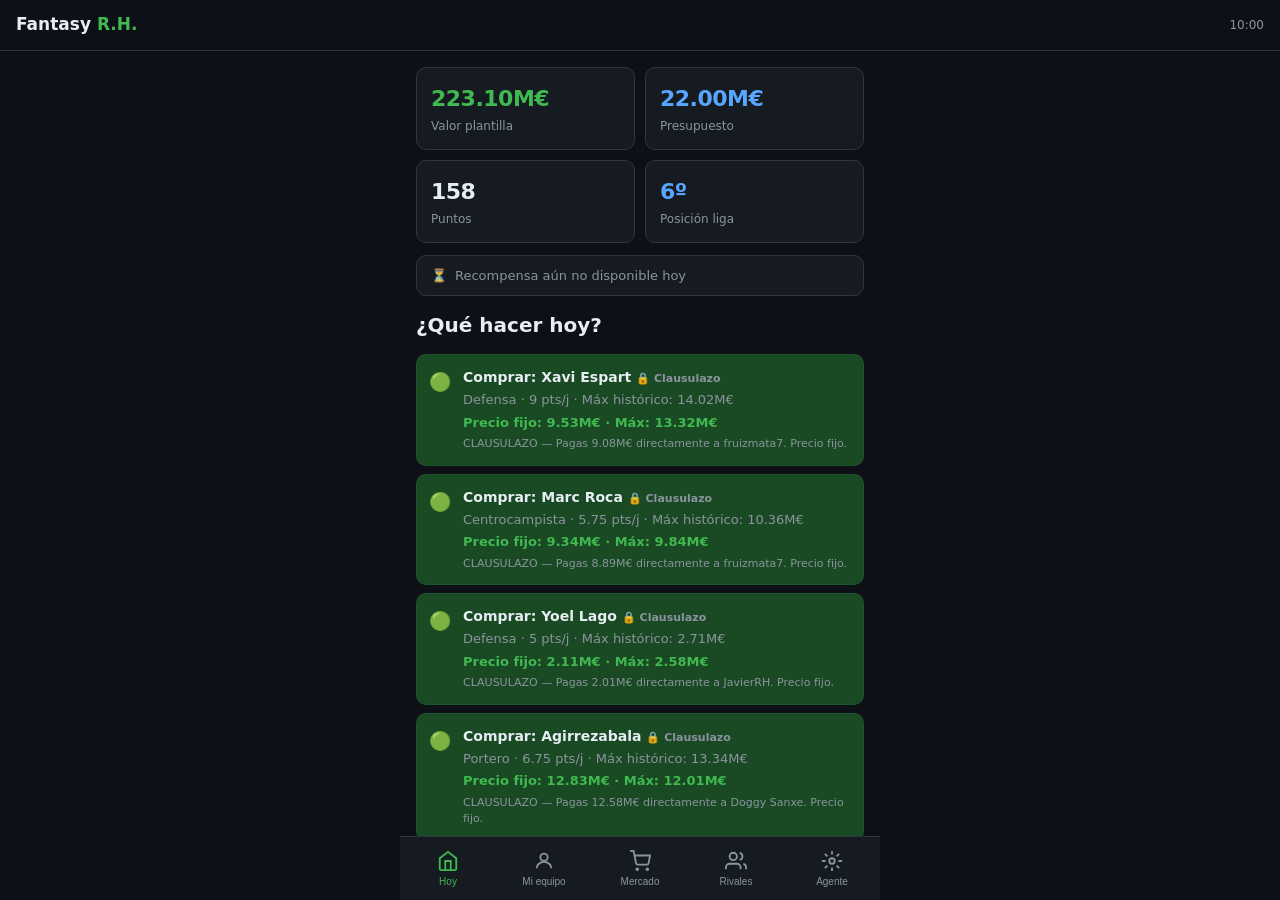
==== index.html @ f13ddac7 "Deploy - $(date '+%d/%m %H:%M') 6728e0a4b35918fa4fbcde764c04f1a50d3a5e95" ====
<!DOCTYPE html>
<html lang="es">
<head>
<meta charset="UTF-8">
<meta name="viewport" content="width=device-width, initial-scale=1.0, maximum-scale=1.0">
<meta name="apple-mobile-web-app-capable" content="yes">
<meta name="theme-color" content="#0d1117">
<title>Fantasy R.H.</title>
<style>
  :root {
    --bg: #0d1117; --surface: #161b22; --surface2: #1c2128; --border: #30363d;
    --text: #e6edf3; --muted: #8b949e;
    --green: #3fb950; --green-dim: #1a4a24;
    --red: #f85149; --red-dim: #4a1a1a;
    --amber: #d29922; --amber-dim: #3d2a00;
    --blue: #58a6ff; --blue-dim: #1a2d4a;
    --purple: #bc8cff; --purple-dim: #2d1a4a;
    --radius: 10px; --nav-h: 64px;
  }
  * { box-sizing: border-box; margin: 0; padding: 0; }
  html, body { height: 100%; background: var(--bg); color: var(--text); font-family: -apple-system, BlinkMacSystemFont, system-ui, sans-serif; font-size: 15px; line-height: 1.5; }
  body { display: flex; flex-direction: column; }
  header { position: sticky; top: 0; z-index: 100; background: var(--bg); border-bottom: 1px solid var(--border); padding: 12px 16px; display: flex; align-items: center; justify-content: space-between; }
  .logo { font-size: 17px; font-weight: 600; }
  .logo span { color: var(--green); }
  .updated { font-size: 12px; color: var(--muted); }
  main { flex: 1; overflow-y: auto; padding: 0 0 calc(var(--nav-h) + 16px); }
  nav { position: fixed; bottom: 0; left: 0; right: 0; height: var(--nav-h); background: var(--surface); border-top: 1px solid var(--border); display: flex; align-items: center; z-index: 100; }
  nav button { flex: 1; background: none; border: none; color: var(--muted); font-size: 10px; padding: 8px 4px; cursor: pointer; display: flex; flex-direction: column; align-items: center; gap: 4px; transition: color .15s; }
  nav button.active { color: var(--green); }
  nav button svg { width: 22px; height: 22px; }
  .section { display: none; padding: 16px; }
  .section.active { display: block; }
  .card { background: var(--surface); border: 1px solid var(--border); border-radius: var(--radius); padding: 14px 16px; margin-bottom: 12px; }
  .card-title { font-size: 13px; color: var(--muted); margin-bottom: 8px; }
  .summary-grid { display: grid; grid-template-columns: 1fr 1fr; gap: 10px; margin-bottom: 12px; }
  .stat-box { background: var(--surface); border: 1px solid var(--border); border-radius: var(--radius); padding: 14px; }
  .stat-value { font-size: 22px; font-weight: 700; letter-spacing: -0.5px; }
  .stat-label { font-size: 12px; color: var(--muted); margin-top: 2px; }
  .section-title { font-size: 18px; font-weight: 700; margin-bottom: 14px; }
  .today-header { font-size: 20px; font-weight: 700; margin-bottom: 14px; }
  .action-item { display: flex; align-items: flex-start; gap: 12px; padding: 12px; border-radius: var(--radius); margin-bottom: 8px; }
  .action-item.buy { background: var(--green-dim); border: 1px solid #2ea04326; }
  .action-item.sell { background: var(--red-dim); border: 1px solid #f8514926; }
  .action-item.warn { background: var(--amber-dim); border: 1px solid #d2992226; }
  .action-item.info { background: var(--blue-dim); border: 1px solid #58a6ff26; }
  .action-icon { font-size: 18px; flex-shrink: 0; margin-top: 1px; }
  .action-body { flex: 1; min-width: 0; }
  .action-title { font-weight: 600; font-size: 14px; }
  .action-detail { font-size: 13px; color: var(--muted); margin-top: 2px; }
  .action-price { font-size: 13px; color: var(--green); font-weight: 600; margin-top: 3px; }
  .player-row { display: flex; align-items: center; gap: 12px; padding: 11px 0; border-bottom: 1px solid var(--border); }
  .player-row:last-child { border-bottom: none; }
  .player-img-placeholder { width: 40px; height: 40px; border-radius: 50%; background: var(--surface2); display: flex; align-items: center; justify-content: center; font-size: 16px; flex-shrink: 0; }
  .player-info { flex: 1; min-width: 0; }
  .player-name { font-weight: 600; font-size: 14px; white-space: nowrap; overflow: hidden; text-overflow: ellipsis; }
  .player-meta { font-size: 12px; color: var(--muted); margin-top: 1px; }
  .player-right { text-align: right; flex-shrink: 0; }
  .player-value { font-size: 14px; font-weight: 600; }
  .player-pts { font-size: 12px; color: var(--muted); }
  .score-badge { display: inline-block; font-size: 12px; font-weight: 700; padding: 2px 8px; border-radius: 20px; margin-left: 4px; }
  .score-high { background: var(--green-dim); color: var(--green); }
  .score-mid { background: var(--amber-dim); color: var(--amber); }
  .score-low { background: var(--red-dim); color: var(--red); }
  .risk { display: inline-block; font-size: 11px; font-weight: 700; padding: 2px 7px; border-radius: 4px; }
  .risk-BAJO { background: var(--green-dim); color: var(--green); }
  .risk-MEDIO { background: var(--amber-dim); color: var(--amber); }
  .risk-ALTO { background: var(--red-dim); color: var(--red); }
  .risk-CRÍTICO { background: #5a0000; color: #ff6b6b; }
  /* Tipo de mercado */
  .type-badge { display: inline-block; font-size: 10px; font-weight: 700; padding: 2px 6px; border-radius: 4px; margin-left: 4px; vertical-align: middle; }
  .type-subasta { background: var(--blue-dim); color: var(--blue); }
  .type-clausulazo { background: var(--purple-dim); color: var(--purple); }
  /* Tendencia */
  .trend-up { color: var(--green); }
  .trend-down { color: var(--red); }
  .trend-stable { color: var(--muted); }
  .potential-ALTO { color: var(--green); font-weight: 700; }
  .potential-MEDIO { color: var(--amber); font-weight: 600; }
  .potential-BAJO { color: var(--muted); }
  /* Tabs dentro de sección */
  .tab-bar { display: flex; gap: 8px; margin-bottom: 14px; }
  .tab-btn { flex: 1; padding: 8px; background: var(--surface); border: 1px solid var(--border); border-radius: 8px; color: var(--muted); font-size: 13px; font-weight: 600; cursor: pointer; text-align: center; }
  .tab-btn.active { background: var(--green-dim); border-color: var(--green); color: var(--green); }
  .reasons { list-style: none; margin-top: 8px; }
  .reasons li { font-size: 12px; color: var(--muted); padding: 2px 0 2px 14px; position: relative; }
  .reasons li::before { content: "·"; position: absolute; left: 4px; }
  .loading { text-align: center; padding: 60px 20px; color: var(--muted); }
  .error-box { background: var(--red-dim); border: 1px solid #f8514926; border-radius: var(--radius); padding: 14px; font-size: 13px; }
  .rival-row { display: flex; align-items: center; justify-content: space-between; padding: 10px 0; border-bottom: 1px solid var(--border); }
  .rival-row:last-child { border-bottom: none; }
  .rival-pos { width: 24px; font-size: 13px; color: var(--muted); font-weight: 600; }
  .rival-name { flex: 1; font-weight: 600; font-size: 14px; }
  .rival-stats { text-align: right; font-size: 13px; }

  /* Estado jugador */
  .status-pill { display:inline-block; font-size:10px; font-weight:700; padding:1px 6px; border-radius:10px; margin-left:4px; vertical-align:middle; }
  .status-ok { background:var(--green-dim); color:var(--green); }
  .status-injured { background:var(--red-dim); color:var(--red); }
  .status-doubtful { background:var(--amber-dim); color:var(--amber); }
  .status-out_of_league { background:var(--surface2); color:var(--muted); }
  /* Carrusel alineaciones */
  .lineup-carousel { display:flex; overflow-x:auto; gap:12px; padding-bottom:8px; scroll-snap-type:x mandatory; -webkit-overflow-scrolling:touch; }
  .lineup-carousel::-webkit-scrollbar { display:none; }
  .lineup-card { min-width:85%; scroll-snap-align:start; background:var(--surface); border:1px solid var(--border); border-radius:var(--radius); padding:14px; flex-shrink:0; }
  .lineup-card.has-alert { border-color:var(--amber); }
  @media (min-width: 480px) { main { max-width: 480px; margin: 0 auto; } nav { max-width: 480px; left: 50%; transform: translateX(-50%); } }
</style>
</head>
<body>
<header>
  <div class="logo">Fantasy <span>R.H.</span></div>
  <div class="updated" id="last-updated">Cargando...</div>
</header>
<main>
  <!-- HOY -->
  <div class="section active" id="sec-hoy">
    <div class="summary-grid" id="summary-grid"></div>
    <div id="reward-status" style="margin-bottom:10px"></div>
    <div style="padding:4px 0 8px">
      <div class="today-header">¿Qué hacer hoy?</div>
      <div id="gk-alert"></div>
      <div id="today-actions"><div class="loading">Cargando...</div></div>
    </div>
  </div>
  <!-- MI EQUIPO -->
  <div class="section" id="sec-equipo">
    <div class="section-title">Mi equipo</div>
    <div id="team-list"><div class="loading">Cargando...</div></div>
  </div>
  <!-- MERCADO -->
  <div class="section" id="sec-mercado">
    <div class="section-title">Mercado</div>
    <div class="tab-bar">
      <div class="tab-btn active" onclick="switchMarketTab('subastas',this)">🏷️ Mercado</div>
      <div class="tab-btn" onclick="switchMarketTab('clausulazos',this)">🔒 Rivales</div>
    </div>
    <div id="market-subastas"></div>
    <div id="market-clausulazos" style="display:none"></div>
  </div>
  <!-- RIVALES -->
  <div class="section" id="sec-rivales">
    <div class="section-title">Rivales</div>
    <div id="rivals-list"><div class="loading">Cargando...</div></div>
  </div>
  <!-- AGENTE -->
  <div class="section" id="sec-agente">
    <div class="section-title">Agente <span style="font-size:12px;color:var(--amber);font-weight:normal">modo DRY RUN — solo recomendaciones</span></div>

    <div id="agente-content"><div class="loading">Cargando decisiones...</div></div>
  </div>

  <!-- AGENTE -->
  <div class="section" id="sec-agente">
    <div class="section-title">Agente <span style="font-size:12px;color:var(--amber);font-weight:normal">modo DRY RUN — solo recomendaciones</span></div>

    <div id="agente-content"><div class="loading">Cargando decisiones...</div></div>
  </div>

  <!-- OPORTUNIDADES -->
  <div class="section" id="sec-opor">
    <div class="section-title">Mejores oportunidades</div>
    <div id="opor-list"><div class="loading">Cargando...</div></div>
  </div>
</main>
<nav>
  <button class="active" onclick="showTab('hoy',this)">
    <svg viewBox="0 0 24 24" fill="none" stroke="currentColor" stroke-width="2"><path d="M3 9l9-7 9 7v11a2 2 0 01-2 2H5a2 2 0 01-2-2z"/><polyline points="9 22 9 12 15 12 15 22"/></svg>Hoy
  </button>
  <button onclick="showTab('equipo',this)">
    <svg viewBox="0 0 24 24" fill="none" stroke="currentColor" stroke-width="2"><circle cx="12" cy="8" r="4"/><path d="M4 20c0-4 3.6-7 8-7s8 3 8 7"/></svg>Mi equipo
  </button>
  <button onclick="showTab('mercado',this)">
    <svg viewBox="0 0 24 24" fill="none" stroke="currentColor" stroke-width="2"><circle cx="9" cy="21" r="1"/><circle cx="20" cy="21" r="1"/><path d="M1 1h4l2.68 13.39a2 2 0 001.99 1.61h9.72a2 2 0 001.99-1.61L23 6H6"/></svg>Mercado
  </button>
  <button onclick="showTab('rivales',this)">
    <svg viewBox="0 0 24 24" fill="none" stroke="currentColor" stroke-width="2"><path d="M17 21v-2a4 4 0 00-4-4H5a4 4 0 00-4 4v2"/><circle cx="9" cy="7" r="4"/><path d="M23 21v-2a4 4 0 00-3-3.87M16 3.13a4 4 0 010 7.75"/></svg>Rivales
  </button>

  <button onclick="showTab('agente',this)">
    <svg viewBox="0 0 24 24" fill="none" stroke="currentColor" stroke-width="2"><circle cx="12" cy="12" r="3"/><path d="M12 1v4M12 19v4M4.22 4.22l2.83 2.83M16.95 16.95l2.83 2.83M1 12h4M19 12h4M4.22 19.78l2.83-2.83M16.95 7.05l2.83-2.83"/></svg>Agente
  </button>
</nav>
<script>
const DATA = {};

function showTab(tab, btn) {
  document.querySelectorAll('.section').forEach(s => s.classList.remove('active'));
  document.querySelectorAll('nav button').forEach(b => b.classList.remove('active'));
  document.getElementById('sec-' + tab).classList.add('active');
  btn.classList.add('active');
}

function switchMarketTab(tab, btn) {
  document.querySelectorAll('.tab-btn').forEach(b => b.classList.remove('active'));
  btn.classList.add('active');
  document.getElementById('market-subastas').style.display = tab === 'subastas' ? 'block' : 'none';
  document.getElementById('market-clausulazos').style.display = tab === 'clausulazos' ? 'block' : 'none';
}

async function loadJSON(file) {
  try {
    const r = await fetch('data/' + file + '?t=' + Date.now());
    if (!r.ok) throw new Error(r.status);
    return await r.json();
  } catch(e) { return null; }
}

function fmt(n) {
  if (!n) return 'N/D';
  if (n >= 1000000) return (n/1000000).toFixed(2) + 'M€';
  return n + '€';
}

function scoreClass(s) { return s >= 65 ? 'score-high' : s >= 40 ? 'score-mid' : 'score-low'; }
function statusIcon(s) { return s === 'injured' ? ' 🤕' : s === 'doubtful' ? ' ❓' : s === 'out_of_league' ? ' ⛔' : ''; }
function statusPill(s) {
  if (!s || s === 'ok') return '';
  const labels = {injured:'LESIONADO', doubtful:'DUDOSO', out_of_league:'BAJA'};
  return `<span class="status-pill status-${s}">${labels[s]||s.toUpperCase()}</span>`;
}
function posIcon(pid) { return ['','🧤','🛡️','⚙️','⚽'][pid] || '👤'; }

function trendHTML(trend) {
  if (!trend) return '';
  const arrow = trend.recent_trend === 'subiendo' ? '↑' : trend.recent_trend === 'bajando' ? '↓' : '→';
  const cls = trend.recent_trend === 'subiendo' ? 'trend-up' : trend.recent_trend === 'bajando' ? 'trend-down' : 'trend-stable';
  const recovery = trend.recovery_potential > 0 ? ` · <span class="potential-${trend.potential_label}">↑${trend.recovery_potential.toFixed(0)}% hasta máx temporada (${trend.max_value_fmt})</span>` : '';
  return `<span class="${cls}">${arrow} ${trend.trend_pct > 0 ? '+' : ''}${trend.trend_pct}% reciente</span>${recovery}`;
}

function typeBadge(type) {
  if (type === 'clausulazo') return '<span class="type-badge type-clausulazo">🔒 Clausulazo</span>';
  return '<span class="type-badge type-subasta">🏷️ Subasta</span>';
}

function renderSummary(report, team) {
  const g = document.getElementById('summary-grid');
  const s = report?.summary || {};
  g.innerHTML = `
    <div class="stat-box"><div class="stat-value" style="color:var(--green)">${s.team_value_fmt || fmt(team?.team_value) || 'N/D'}</div><div class="stat-label">Valor plantilla</div></div>
    <div class="stat-box"><div class="stat-value" style="color:var(--blue)">${s.budget_fmt || 'N/D'}</div><div class="stat-label">Presupuesto</div></div>
    <div class="stat-box"><div class="stat-value">${s.points || team?.team_points || 0}</div><div class="stat-label">Puntos</div></div>
    <div class="stat-box"><div class="stat-value" style="color:var(--blue)">${s.my_position ? s.my_position + 'º' : '?'}</div><div class="stat-label">Posición liga</div></div>`;
}

function renderTodayActions(report) {
  const el = document.getElementById('today-actions');
  const gkEl = document.getElementById('gk-alert');
  let html = '';

  if (report?.summary?.goalkeeper_risk === 'CRÍTICO' || report?.summary?.goalkeeper_risk === 'ALTO') {
    gkEl.innerHTML = `<div class="action-item warn" style="margin-bottom:8px"><div class="action-icon">🧤</div><div class="action-body"><div class="action-title">Atención porteros</div><div class="action-detail">${report.summary.goalkeeper_recommendation}</div></div></div>`;
  }

  (report?.top_buys || []).filter(b => b.position_id !== 5).forEach(b => {
    const typeLabel = b.market_type === 'clausulazo' ? '🔒 Clausulazo' : '🏷️ Subasta';
    const trendTxt = b.trend ? ` · Máx histórico: ${b.trend.max_value_fmt}` : '';
    html += `<div class="action-item buy"><div class="action-icon">🟢</div><div class="action-body">
      <div class="action-title">Comprar: ${b.nickname} <span style="font-size:11px;color:var(--muted)">${typeLabel}</span></div>
      <div class="action-detail">${b.position} · ${b.average_points} pts/j${statusIcon(b.status)}${trendTxt}</div>
      <div class="action-price">${b.market_type === 'clausulazo' ? 'Precio fijo: ' : 'Puja recom: '}${b.recommended_bid_fmt} · Máx: ${b.max_bid_fmt}</div>
      <div class="action-detail" style="margin-top:4px;font-size:11px">${b.strategy_note}</div>
    </div></div>`;
  });

  (report?.sell_recommendations || []).forEach(s => {
    html += `<div class="action-item sell"><div class="action-icon">🔴</div><div class="action-body">
      <div class="action-title">Vender: ${s.nickname}</div>
      <div class="action-detail">${s.position} · ${s.reasons[0] || ''}</div>
    </div></div>`;
  });

  (report?.clause_risks || []).filter(c => c.risk_level === 'ALTO' || c.risk_level === 'CRÍTICO').forEach(c => {
    html += `<div class="action-item warn"><div class="action-icon">🚨</div><div class="action-body">
      <div class="action-title">Riesgo clausulazo: ${c.nickname} <span class="risk risk-${c.risk_level}">${c.risk_level}</span></div>
      <div class="action-detail">${c.recommendation}</div>
    </div></div>`;
  });

  if (!html) html = `<div class="action-item info"><div class="action-icon">✅</div><div class="action-body"><div class="action-title">Sin acciones urgentes</div><div class="action-detail">Revisa el mercado para nuevas oportunidades</div></div></div>`;
  el.innerHTML = html;
}

function renderTeam(team) {
  const el = document.getElementById('team-list');
  if (!team?.players?.length) { el.innerHTML = '<div class="error-box">Sin datos de plantilla.</div>'; return; }
  const posMap = {1:'Portero', 2:'Defensa', 3:'Centrocampista', 4:'Delantero'};
  const posIds = [1, 2, 3, 4];
  let html = '';
  posIds.forEach(pid => {
    const players = team.players.filter(p =>
      p.position_id === pid || p.position === posMap[pid]
    );
    if (!players.length) return;
    html += `<div class="card"><div class="card-title">${posMap[pid]}s</div>`;
    players.forEach(p => {
      const t = p.trend;
      html += `<div class="player-row">
        <div class="player-img-placeholder">${posIcon(p.position_id)}</div>
        <div class="player-info">
          <div class="player-name">${p.nickname} ${statusPill(p.status)}</div>
          <div class="player-meta">Cláusula: ${p.buyout_clause_fmt || p.buyout_clause_fmt || '—'}</div>
          ${t ? `<div class="player-meta">${trendHTML(t)}</div>` : ''}
        </div>
        <div class="player-right">
          <div class="player-value">${p.market_value_fmt || '—'}</div>
          <div class="player-pts">${p.week_points ?? 0} / ${p.average_points} pts</div>
        </div>
      </div>`;
    });
    html += '</div>';
  });
  if (!html) el.innerHTML = '<div class="error-box">Sin datos de plantilla.</div>';
  else el.innerHTML = html;
}

function renderMarketList(players, containerId, type) {
  const el = document.getElementById(containerId);
  // Filtrar entrenadores (position_id 5)
  const filtered = (players || []).filter(p => p.position_id !== 5);
  if (!filtered.length) {
    el.innerHTML = `<div class="card"><div style="color:var(--muted);text-align:center;padding:20px">Sin ${type} en este momento</div></div>`;
    return;
  }
  let html = `<div class="card"><div class="card-title">${filtered.length} jugadores</div>`;
  filtered.forEach(p => {
    const sc = p.score || 0;
    const t = p.trend;
    const isClause = p.market_type === 'clausulazo';
    const maxSeason = t?.max_value_fmt || '—';
    const compraLabel = isClause ? '🔒 Precio clausulazo' : '🏷️ Precio mercado';
    const compraValue = p.sale_price_fmt;
    const recLabel = isClause ? 'Precio fijo' : 'Puja recomendada';
    const recValue = isClause ? p.sale_price_fmt : p.recommended_bid_fmt;

    html += `<div class="player-row" style="align-items:flex-start;padding:14px 0">
      <div class="player-img-placeholder" style="margin-top:2px">${posIcon(p.position_id)}</div>
      <div class="player-info">
        <div class="player-name">${p.nickname} ${statusPill(p.status)}<span class="score-badge ${scoreClass(sc)}">${sc}</span></div>
        <div class="player-meta">${p.position}${p.seller ? ' · ' + p.seller : ''}</div>
        ${t ? `<div class="player-meta" style="margin-top:4px">${trendHTML(t)}</div>` : ''}
        <div style="display:grid;grid-template-columns:1fr 1fr 1fr;gap:6px;margin-top:8px">
          <div style="background:var(--surface2);border-radius:6px;padding:6px 8px">
            <div style="font-size:10px;color:var(--muted)">Máx temporada</div>
            <div style="font-size:13px;font-weight:700;color:var(--amber)">${maxSeason}</div>
          </div>
          <div style="background:var(--surface2);border-radius:6px;padding:6px 8px">
            <div style="font-size:10px;color:var(--muted)">${compraLabel}</div>
            <div style="font-size:13px;font-weight:700">${compraValue}</div>
          </div>
          <div style="background:var(--surface2);border-radius:6px;padding:6px 8px">
            <div style="font-size:10px;color:var(--muted)">${recLabel}</div>
            <div style="font-size:13px;font-weight:700;color:var(--green)">${recValue}</div>
          </div>
        </div>
      </div>
    </div>`;
  });
  html += '</div>';
  el.innerHTML = html;
}

function renderRivals(rivals) {
  const el = document.getElementById('rivals-list');
  if (!rivals?.rivals?.length) { el.innerHTML = '<div class="error-box">Sin datos de rivales.</div>'; return; }
  let html = '<div class="card">';
  rivals.rivals.forEach((r, i) => {
    html += `<div class="rival-row">
      <div class="rival-pos">${i+1}</div>
      <div class="rival-name">${r.manager}</div>
      <div class="rival-stats"><div style="font-weight:700">${r.points} pts</div><div style="font-size:12px;color:var(--muted)">${r.team_value_fmt}</div></div>
    </div>`;
  });
  html += '</div>';
  el.innerHTML = html;
}

function renderOpportunities(market) {
  const el = document.getElementById('opor-list');
  const all = (market?.players || []).filter(p => p.score >= 55 && p.position_id !== 5);
  if (!all.length) { el.innerHTML = '<div class="card"><div style="color:var(--muted);text-align:center;padding:20px">Sin oportunidades destacadas</div></div>'; return; }
  let html = '';
  all.slice(0, 8).forEach(p => {
    const sc = p.score || 0;
    const t = p.trend;
    html += `<div class="card">
      <div style="display:flex;justify-content:space-between;align-items:flex-start;margin-bottom:8px">
        <div>
          <span style="font-weight:700;font-size:15px">${p.name}</span>
          <span class="score-badge ${scoreClass(sc)}">${sc}</span>
          ${typeBadge(p.market_type)}
        </div>
        <div style="font-size:12px;color:var(--muted)">${p.position}</div>
      </div>
      ${t ? `<div style="font-size:12px;margin-bottom:8px">${trendHTML(t)}</div>` : ''}
      <div style="display:grid;grid-template-columns:1fr 1fr;gap:8px;margin-bottom:10px">
        <div><div style="font-size:11px;color:var(--muted)">Precio venta</div><div style="font-weight:600">${p.sale_price_fmt}</div></div>
        <div><div style="font-size:11px;color:var(--muted)">Valor mercado</div><div style="font-weight:600;color:var(--green)">${p.market_value_fmt}</div></div>
        <div><div style="font-size:11px;color:var(--muted)">${p.market_type === 'clausulazo' ? 'Precio fijo' : 'Puja recomendada'}</div><div style="font-weight:600;color:var(--blue)">${p.recommended_bid_fmt}</div></div>
        <div><div style="font-size:11px;color:var(--muted)">Puja máxima</div><div style="font-weight:600">${p.max_bid_fmt}</div></div>
      </div>
      <div style="font-size:11px;color:var(--amber);margin-bottom:6px">${p.strategy_note}</div>
      <ul class="reasons">${(p.reasons||[]).map(r=>'<li>'+r+'</li>').join('')}</ul>
    </div>`;
  });
  el.innerHTML = html;
}

async function init() {
  const [team, market, report, rivals, decisions, reward] = await Promise.all([
    loadJSON('team.json'), loadJSON('market.json'),
    loadJSON('report.json'), loadJSON('rivals.json'),
    loadJSON('decisions.json'), loadJSON('reward.json')
  ]);

  const ts = report?.generated_at || team?.updated_at || '';
  if (ts) {
    const d = new Date(ts);
    document.getElementById('last-updated').textContent = d.toLocaleTimeString('es',{hour:'2-digit',minute:'2-digit'});
  }

  renderReward(reward);
  renderSummary(report, team);
  renderTodayActions(report);
  renderTeam(team);
  renderMarketList(market?.subastas, 'market-subastas', 'jugadores en el mercado');
  renderMarketList(market?.clausulazos, 'market-clausulazos', 'jugadores de rivales');
  renderRivals(rivals);
  renderAgente(decisions);
}



function playerLineupRow(icon, pos, p) {
  if (!p) return '';
  const pill = statusPill(p.status);
  const color = p.is_available === false ? 'color:var(--amber)' : '';
  return `<div style="font-size:12px;${color}"><span style="color:var(--muted);width:80px;display:inline-block">${icon} ${pos}</span> ${p.name}${pill} <span style="color:var(--muted)">(${p.avg_pts} pts/j)</span></div>`;
}

function actionIcon(action) {
  return {sell:'🔴', bid:'🟢', offer:'🔒', lineup:'📋', hold:'⏸️'}[action] || '❓';
}
function actionLabel(action) {
  return {sell:'VENDER', bid:'PUJAR', offer:'CLAUSULAZO', lineup:'ALINEACIÓN', hold:'ESPERAR'}[action] || action.toUpperCase();
}
function actionColor(action) {
  return {sell:'var(--red)', bid:'var(--green)', offer:'var(--purple)', lineup:'var(--blue)', hold:'var(--muted)'}[action] || 'var(--text)';
}

function renderAgente(decisions) {
  const el = document.getElementById('agente-content');
  if (!decisions) { el.innerHTML = '<div class="error-box">Sin datos del agente. Ejecuta el workflow de informe.</div>'; return; }

  let html = '';

  // Avisos
  if (decisions.warnings?.length) {
    decisions.warnings.forEach(w => {
      html += `<div class="action-item warn" style="margin-bottom:8px">
        <div class="action-icon">⚠️</div>
        <div class="action-body"><div class="action-title">${w}</div></div>
      </div>`;
    });
  }

  // Top 3 alineaciones en carrusel
  const lineups = decisions.top_lineups?.length ? decisions.top_lineups : (decisions.best_lineup ? [decisions.best_lineup] : []);
  if (lineups.length) {
    const labels = ['🥇 Mejor 11', '🥈 2ª opción', '🥉 3ª opción'];
    html += `<div class="card-title" style="margin-bottom:8px">⚽ Alineaciones recomendadas</div>
    <div class="lineup-carousel">`;
    lineups.forEach((bl, idx) => {
      const hasAlert = bl.has_unavailable || bl.alerts?.length;
      html += `<div class="lineup-card ${hasAlert ? 'has-alert' : ''}">
        <div style="font-weight:700;margin-bottom:6px">${labels[idx]||'Opción '+(idx+1)} · ${bl.formation.join('-')} · <span style="color:var(--green)">${bl.total_avg_points} pts/j</span></div>
        ${(bl.alerts||[]).map(a=>`<div style="font-size:11px;color:var(--amber);margin-bottom:4px">⚠️ ${a}</div>`).join('')}
        <div style="display:grid;gap:5px;margin-top:6px">
          ${playerLineupRow('🧤','Portero', bl.goalkeeper)}
          ${(bl.defenders||[]).map(p=>playerLineupRow('🛡️','Defensa',p)).join('')}
          ${(bl.midfielders||[]).map(p=>playerLineupRow('⚙️','Medio',p)).join('')}
          ${(bl.strikers||[]).map(p=>playerLineupRow('⚽','Delantero',p)).join('')}
        </div>
        ${bl.bench?.length ? `<div style="margin-top:8px;padding-top:8px;border-top:1px solid var(--border);font-size:11px;color:var(--muted)">Suplentes: ${bl.bench.map(p=>p.name+(p.status&&p.status!=='ok'?' '+statusIcon(p.status):'')).join(', ')}</div>` : ''}
      </div>`;
    });
    html += `</div>`;
  }

  // Decisiones del agente
  if (!decisions.decisions?.length) {
    html += `<div class="card"><div style="color:var(--muted);text-align:center;padding:20px">Sin acciones recomendadas ahora mismo</div></div>`;
  } else {
    html += `<div class="card-title" style="margin-bottom:8px">📋 Acciones recomendadas (${decisions.decisions.length})</div>`;
    decisions.decisions.forEach((d, i) => {

      html += `<div class="card" style="border-left:3px solid ${actionColor(d.action)}">
        <div style="display:flex;justify-content:space-between;align-items:center;margin-bottom:6px">
          <div style="font-weight:700">${actionIcon(d.action)} ${actionLabel(d.action)}: ${d.player_name}</div>
          <span class="score-badge ${d.priority <= 3 ? 'score-high' : 'score-mid'}">P${d.priority}</span>
        </div>
        <div style="font-size:12px;color:var(--muted);margin-bottom:8px">${d.reason}</div>
        ${d.amount ? `<div style="font-size:13px;font-weight:600;color:${actionColor(d.action)};margin-bottom:10px">${d.action === 'sell' ? 'Precio sugerido' : 'Cantidad'}: ${d.amount_fmt}</div>` : ''}

      </div>`;
    });
  }

  // Bloqueadas
  if (decisions.blocked?.length) {
    html += `<div class="card-title" style="margin:12px 0 8px">🚫 Acciones bloqueadas por seguridad (${decisions.blocked.length})</div>`;
    decisions.blocked.forEach(b => {
      html += `<div class="card" style="border-left:3px solid var(--muted);opacity:0.7">
        <div style="font-weight:600;font-size:13px">⏸️ ${b.player}</div>
        <div style="font-size:12px;color:var(--muted);margin-top:4px">${b.reason}</div>
      </div>`;
    });
  }

  el.innerHTML = html;
}

function getExecutionInstructions(d) {
  if (d.action === 'sell') {
    return `1. Abre LaLiga Fantasy → Mi equipo<br>
            2. Pulsa sobre <strong>${d.player_name}</strong><br>
            3. Selecciona "Poner en venta"<br>
            4. Precio sugerido: <strong>${d.amount_fmt}</strong><br>
            5. Confirma la venta`;
  }
  if (d.action === 'bid') {
    return `1. Abre LaLiga Fantasy → Mercado<br>
            2. Busca <strong>${d.player_name}</strong><br>
            3. Pulsa "Pujar"<br>
            4. Introduce: <strong>${d.amount_fmt}</strong><br>
            5. Confirma la puja`;
  }
  if (d.action === 'offer') {
    return `1. Abre LaLiga Fantasy → Mercado → Rivales<br>
            2. Busca <strong>${d.player_name}</strong><br>
            3. Pulsa "Ejecutar clausulazo"<br>
            4. Precio fijo: <strong>${d.amount_fmt}</strong><br>
            5. Confirma la operación`;
  }
  if (d.action === 'lineup') {
    return `El ajuste de alineación se ejecuta automáticamente cada jueves a las 22:00.<br>
            También puedes ejecutarlo manualmente desde GitHub → Actions → "Ajuste alineación jueves"`;
  }
  return 'Consulta el dashboard para más detalles.';
}

function renderReward(reward) {
  const el = document.getElementById('reward-status');
  if (!el) return;

  if (!reward) {
    el.innerHTML = `<div style="display:flex;align-items:center;gap:8px;padding:10px 14px;background:var(--surface);border:1px solid var(--border);border-radius:var(--radius);font-size:13px">
      <span>🎁</span>
      <span style="color:var(--muted)">Recompensa diaria: sin datos</span>
    </div>`;
    return;
  }

  const status = reward.status;
  const today = new Date().toISOString().slice(0, 10);
  const claimedToday = reward.last_claimed_date === today;

  let icon, text, color, bg, border;

  if (status === 'not_available' || status === 'claimed') {
    const lastDate = reward.last_claimed_date || '';
    if (lastDate === today) {
      icon = '✅';
      text = 'Recompensa reclamada hoy';
      if (reward.reward_amount_fmt && reward.reward_amount > 0) text += ` · ${reward.reward_amount_fmt}`;
      color = 'var(--green)';
      bg = 'var(--green-dim)';
      border = '#2ea04326';
    } else {
      icon = '⏳';
      text = 'Recompensa aún no disponible hoy';
      color = 'var(--muted)';
      bg = 'var(--surface)';
      border = 'var(--border)';
    }
  } else if (status === 'check_failed' || status === 'claim_failed') {
    icon = '❌';
    text = 'Error al reclamar la recompensa — se reintentará a las 20:00';
    color = 'var(--red)';
    bg = 'var(--red-dim)';
    border = '#f8514926';
  } else {
    icon = '🎁';
    text = 'Recompensa diaria: estado desconocido';
    color = 'var(--muted)';
    bg = 'var(--surface)';
    border = 'var(--border)';
  }

  el.innerHTML = `<div style="display:flex;align-items:center;gap:8px;padding:10px 14px;background:${bg};border:1px solid ${border};border-radius:var(--radius);font-size:13px">
    <span>${icon}</span>
    <span style="color:${color};font-weight:500">${text}</span>
  </div>`;
}

init();
setInterval(init, 5 * 60 * 1000);
</script>
</body>
</html>
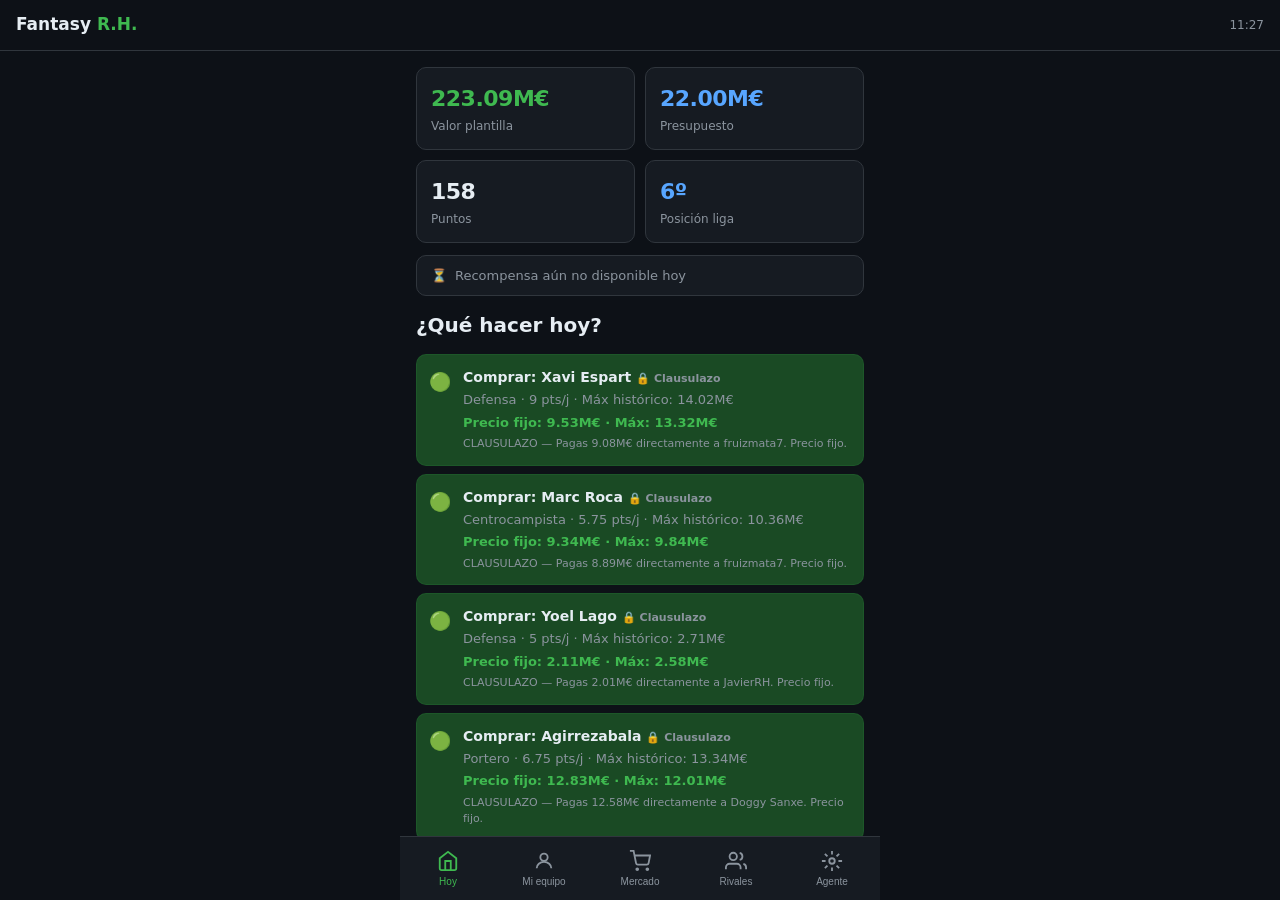
==== commit 5b74ab0a: "Deploy - $(date '+%d/%m %H:%M') 8cdc818f9cc28e0dfed0f86a8d93708491919c80" ====
--- a/index.html
+++ b/index.html
@@ -488,6 +488,19 @@
     html += `</div>`;
   }
 
+  // Necesidades de posición por lesionados
+  if (decisions.position_needs?.length) {
+    decisions.position_needs.forEach(need => {
+      html += `<div class="action-item ${need.urgency === 'URGENTE' ? 'warn' : 'info'}" style="margin-bottom:8px">
+        <div class="action-icon">${need.urgency === 'URGENTE' ? '🚨' : '⚠️'}</div>
+        <div class="action-body">
+          <div class="action-title">${need.urgency}: buscar ${need.position}</div>
+          <div class="action-detail">${need.message}</div>
+        </div>
+      </div>`;
+    });
+  }
+
   // Decisiones del agente
   if (!decisions.decisions?.length) {
     html += `<div class="card"><div style="color:var(--muted);text-align:center;padding:20px">Sin acciones recomendadas ahora mismo</div></div>`;
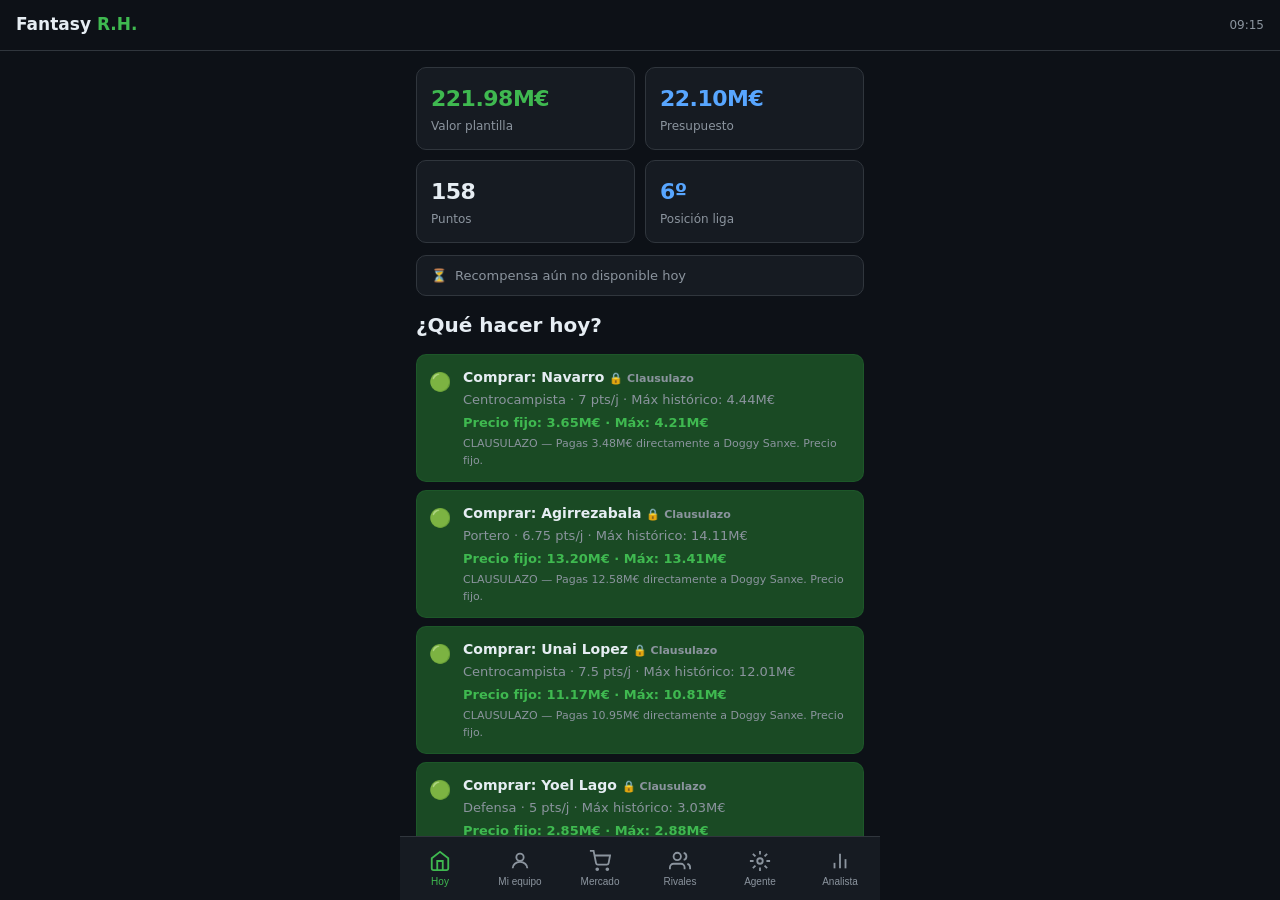
==== commit f2ab56d7: "Deploy - $(date '+%d/%m %H:%M') 42415d062b9a2a12829b101488b10a74b58325c0" ====
--- a/index.html
+++ b/index.html
@@ -162,6 +162,14 @@
     <div class="section-title">Mejores oportunidades</div>
     <div id="opor-list"><div class="loading">Cargando...</div></div>
   </div>
+  <!-- ANALISTA -->
+  <div class="section" id="sec-analista">
+    <div style="display:flex;justify-content:space-between;align-items:center;margin-bottom:14px">
+      <div class="section-title" style="margin-bottom:0">Analista</div>
+      <button onclick="downloadPDF()" style="background:var(--blue-dim);border:1px solid var(--blue);color:var(--blue);border-radius:6px;padding:6px 12px;font-size:12px;font-weight:600;cursor:pointer">📄 PDF</button>
+    </div>
+    <div id="analista-content"><div class="loading">Cargando análisis...</div></div>
+  </div>
 </main>
 <nav>
   <button class="active" onclick="showTab('hoy',this)">
@@ -179,6 +187,9 @@
 
   <button onclick="showTab('agente',this)">
     <svg viewBox="0 0 24 24" fill="none" stroke="currentColor" stroke-width="2"><circle cx="12" cy="12" r="3"/><path d="M12 1v4M12 19v4M4.22 4.22l2.83 2.83M16.95 16.95l2.83 2.83M1 12h4M19 12h4M4.22 19.78l2.83-2.83M16.95 7.05l2.83-2.83"/></svg>Agente
+  </button>
+  <button onclick="showTab('analista',this)">
+    <svg viewBox="0 0 24 24" fill="none" stroke="currentColor" stroke-width="2"><line x1="18" y1="20" x2="18" y2="10"/><line x1="12" y1="20" x2="12" y2="4"/><line x1="6" y1="20" x2="6" y2="14"/></svg>Analista
   </button>
 </nav>
 <script>
@@ -408,10 +419,11 @@
 }
 
 async function init() {
-  const [team, market, report, rivals, decisions, reward] = await Promise.all([
+  const [team, market, report, rivals, decisions, reward, analyst] = await Promise.all([
     loadJSON('team.json'), loadJSON('market.json'),
     loadJSON('report.json'), loadJSON('rivals.json'),
-    loadJSON('decisions.json'), loadJSON('reward.json')
+    loadJSON('decisions.json'), loadJSON('reward.json'),
+    loadJSON('analyst_latest.json')
   ]);
 
   const ts = report?.generated_at || team?.updated_at || '';
@@ -428,6 +440,7 @@
   renderMarketList(market?.clausulazos, 'market-clausulazos', 'jugadores de rivales');
   renderRivals(rivals);
   renderAgente(decisions);
+  renderAnalista(analyst);
 }
 
 
@@ -617,6 +630,184 @@
   </div>`;
 }
 
+// ── ANALISTA ─────────────────────────────────────────────────────────────────
+
+function renderAnalista(analyst) {
+  const el = document.getElementById('analista-content');
+  if (!analyst) {
+    el.innerHTML = `<div class="card" style="text-align:center;padding:30px;color:var(--muted)">
+      <div style="font-size:24px;margin-bottom:8px">📊</div>
+      <div style="font-weight:600;margin-bottom:4px">Sin datos del analista</div>
+      <div style="font-size:12px">El primer informe se generará el primer lunes del próximo mes.<br>Puedes ejecutarlo manualmente desde GitHub Actions → "Analista mensual".</div>
+    </div>`;
+    return;
+  }
+
+  const s = analyst.summary || {};
+  const pat = analyst.patrimony || {};
+  const pts = analyst.points || {};
+  const dec = analyst.decisions || {};
+
+  let html = '';
+
+  // Resumen general
+  html += `<div class="card" style="margin-bottom:12px">
+    <div class="card-title">📊 Resumen del período · ${analyst.period_days || 0} días</div>
+    <div style="display:grid;grid-template-columns:1fr 1fr;gap:8px;margin-top:8px">
+      <div style="background:var(--surface2);border-radius:8px;padding:10px">
+        <div style="font-size:11px;color:var(--muted)">Crecimiento patrimonio</div>
+        <div style="font-size:18px;font-weight:700;color:${s.patrimony_growth_pct>=0?'var(--green)':'var(--red)'}">${s.patrimony_growth_pct>=0?'+':''}${s.patrimony_growth_pct||0}%</div>
+      </div>
+      <div style="background:var(--surface2);border-radius:8px;padding:10px">
+        <div style="font-size:11px;color:var(--muted)">Puntos ganados</div>
+        <div style="font-size:18px;font-weight:700;color:var(--blue)">+${s.points_gained||0}</div>
+      </div>
+      <div style="background:var(--surface2);border-radius:8px;padding:10px">
+        <div style="font-size:11px;color:var(--muted)">Posición (inicio → fin)</div>
+        <div style="font-size:18px;font-weight:700">${s.position_start||'?'}º → ${s.position_end||'?'}º</div>
+      </div>
+      <div style="background:var(--surface2);border-radius:8px;padding:10px">
+        <div style="font-size:11px;color:var(--muted)">Tasa de éxito</div>
+        <div style="font-size:18px;font-weight:700;color:var(--green)">${s.success_rate||0}%</div>
+      </div>
+    </div>
+  </div>`;
+
+  // Patrimonio
+  if (pat.rivals?.length) {
+    html += `<div class="card" style="margin-bottom:12px">
+      <div class="card-title">💰 Evolución patrimonial</div>
+      <div style="display:grid;grid-template-columns:1fr 1fr 1fr;gap:6px;font-size:12px;font-weight:600;color:var(--muted);padding:8px 0 4px">
+        <div>Manager</div><div style="text-align:right">Inicio</div><div style="text-align:right">Crecimiento</div>
+      </div>`;
+    pat.rivals.forEach(r => {
+      const isMe = r.manager === 'Serpa93';
+      const color = r.growth_pct >= 0 ? 'var(--green)' : 'var(--red)';
+      html += `<div style="display:grid;grid-template-columns:1fr 1fr 1fr;gap:6px;font-size:13px;padding:6px 0;border-top:1px solid var(--border);${isMe?'font-weight:700':''}">
+        <div>${isMe?'⭐ ':''} ${r.manager}</div>
+        <div style="text-align:right;color:var(--muted)">${r.first_fmt}</div>
+        <div style="text-align:right;color:${color}">${r.growth_pct>=0?'+':''}${r.growth_pct}%</div>
+      </div>`;
+    });
+    html += `</div>`;
+  }
+
+  // Puntos
+  if (pts.rivals?.length) {
+    html += `<div class="card" style="margin-bottom:12px">
+      <div class="card-title">🏆 Evolución de puntos</div>
+      <div style="display:grid;grid-template-columns:1fr 1fr 1fr;gap:6px;font-size:12px;font-weight:600;color:var(--muted);padding:8px 0 4px">
+        <div>Manager</div><div style="text-align:right">Total</div><div style="text-align:right">Ganados</div>
+      </div>`;
+    pts.rivals.forEach(r => {
+      const isMe = r.manager === 'Serpa93';
+      html += `<div style="display:grid;grid-template-columns:1fr 1fr 1fr;gap:6px;font-size:13px;padding:6px 0;border-top:1px solid var(--border);${isMe?'font-weight:700':''}">
+        <div>${isMe?'⭐ ':''} ${r.manager}</div>
+        <div style="text-align:right">${r.last_points}</div>
+        <div style="text-align:right;color:var(--blue)">+${r.points_gained}</div>
+      </div>`;
+    });
+    html += `</div>`;
+  }
+
+  // Decisiones ejecutadas
+  if (dec.actions?.length) {
+    html += `<div class="card" style="margin-bottom:12px">
+      <div class="card-title">📋 Decisiones ejecutadas (${dec.total})</div>
+      <div style="display:flex;gap:8px;margin:8px 0;flex-wrap:wrap">
+        ${Object.entries(dec.by_result||{}).map(([k,v])=>v>0?`<span style="font-size:11px;padding:2px 8px;border-radius:10px;background:var(--surface2)">${k}: ${v}</span>`:'').join('')}
+      </div>`;
+    dec.actions.slice(0,10).forEach(a => {
+      const resultColor = {won:'var(--green)',sold:'var(--green)',executed:'var(--green)',lost:'var(--red)',unknown:'var(--muted)',pending:'var(--amber)'}[a.result||'unknown']||'var(--muted)';
+      html += `<div style="padding:8px 0;border-top:1px solid var(--border);font-size:12px">
+        <div style="font-weight:600">${actionIcon(a.action)} ${a.player_name} <span style="color:${resultColor}">${a.result||'pendiente'}</span></div>
+        <div style="color:var(--muted)">${a.executed_at?.slice(0,10)||''} · ${a.result_detail||''}</div>
+      </div>`;
+    });
+    html += `</div>`;
+  }
+
+  el.innerHTML = html;
+}
+
+// ── BOTÓN EJECUTADA EN AGENTE ─────────────────────────────────────────────────
+
+// Acciones ocultas localmente (sessionStorage)
+function getHiddenActions() {
+  try { return JSON.parse(sessionStorage.getItem('hidden_actions') || '[]'); } catch { return []; }
+}
+function hideAction(actionId) {
+  const hidden = getHiddenActions();
+  if (!hidden.includes(actionId)) hidden.push(actionId);
+  sessionStorage.setItem('hidden_actions', JSON.stringify(hidden));
+}
+
+async function markExecuted(d, btnId) {
+  const btn = document.getElementById('btn-executed-' + btnId);
+  btn.disabled = true;
+  btn.textContent = '⏳';
+
+  // 1. Ocultar visualmente
+  hideAction(d.player_id + '_' + d.action);
+  document.getElementById('action-card-' + btnId).style.display = 'none';
+
+  // 2. Disparar workflow via Scriptable
+  const actionData = JSON.stringify({
+    action: d.action,
+    player_id: d.player_id,
+    player_name: d.player_name,
+    amount: d.amount,
+    market_id: d.market_id,
+    position: d.position || '',
+    position_id: d.position_id || 0,
+  });
+
+  const encoded = encodeURIComponent(actionData);
+  const scriptableURL = `scriptable:///run?scriptName=Registrar%20Acci%C3%B3n%20Fantasy&action=${encoded}`;
+  window.location.href = scriptableURL;
+}
+
+// ── PDF ───────────────────────────────────────────────────────────────────────
+
+function downloadPDF() {
+  const analyst = DATA.analyst;
+  if (!analyst) { alert('Sin datos del analista'); return; }
+
+  // Crear ventana de impresión con el contenido del analista
+  const el = document.getElementById('analista-content');
+  const html = `<!DOCTYPE html>
+<html lang="es">
+<head>
+<meta charset="UTF-8">
+<title>Informe Analista Fantasy RH - ${analyst.month || ''}</title>
+<style>
+  body { font-family: -apple-system, sans-serif; font-size: 13px; color: #1a1a1a; padding: 20px; }
+  h1 { font-size: 20px; margin-bottom: 4px; }
+  h2 { font-size: 15px; margin: 16px 0 8px; border-bottom: 1px solid #eee; padding-bottom: 4px; }
+  table { width: 100%; border-collapse: collapse; margin-bottom: 12px; }
+  th, td { padding: 6px 8px; text-align: left; border-bottom: 1px solid #eee; font-size: 12px; }
+  th { font-weight: 600; color: #666; }
+  .green { color: #2ea043; } .red { color: #f85149; } .blue { color: #1a73e8; }
+  .summary { display: grid; grid-template-columns: 1fr 1fr; gap: 12px; margin-bottom: 16px; }
+  .stat { background: #f6f8fa; padding: 10px; border-radius: 6px; }
+  .stat-val { font-size: 20px; font-weight: 700; }
+  .stat-label { font-size: 11px; color: #666; }
+  @media print { body { padding: 0; } }
+</style>
+</head>
+<body>
+  <h1>📊 Informe Analista Fantasy R.H.</h1>
+  <p style="color:#666">Período: ${analyst.patrimony?.period_start||''} → ${analyst.patrimony?.period_end||''} · ${analyst.period_days||0} días</p>
+  ${el.innerHTML}
+</body></html>`;
+
+  const win = window.open('', '_blank');
+  win.document.write(html);
+  win.document.close();
+  win.focus();
+  setTimeout(() => win.print(), 500);
+}
+
 init();
 setInterval(init, 5 * 60 * 1000);
 </script>
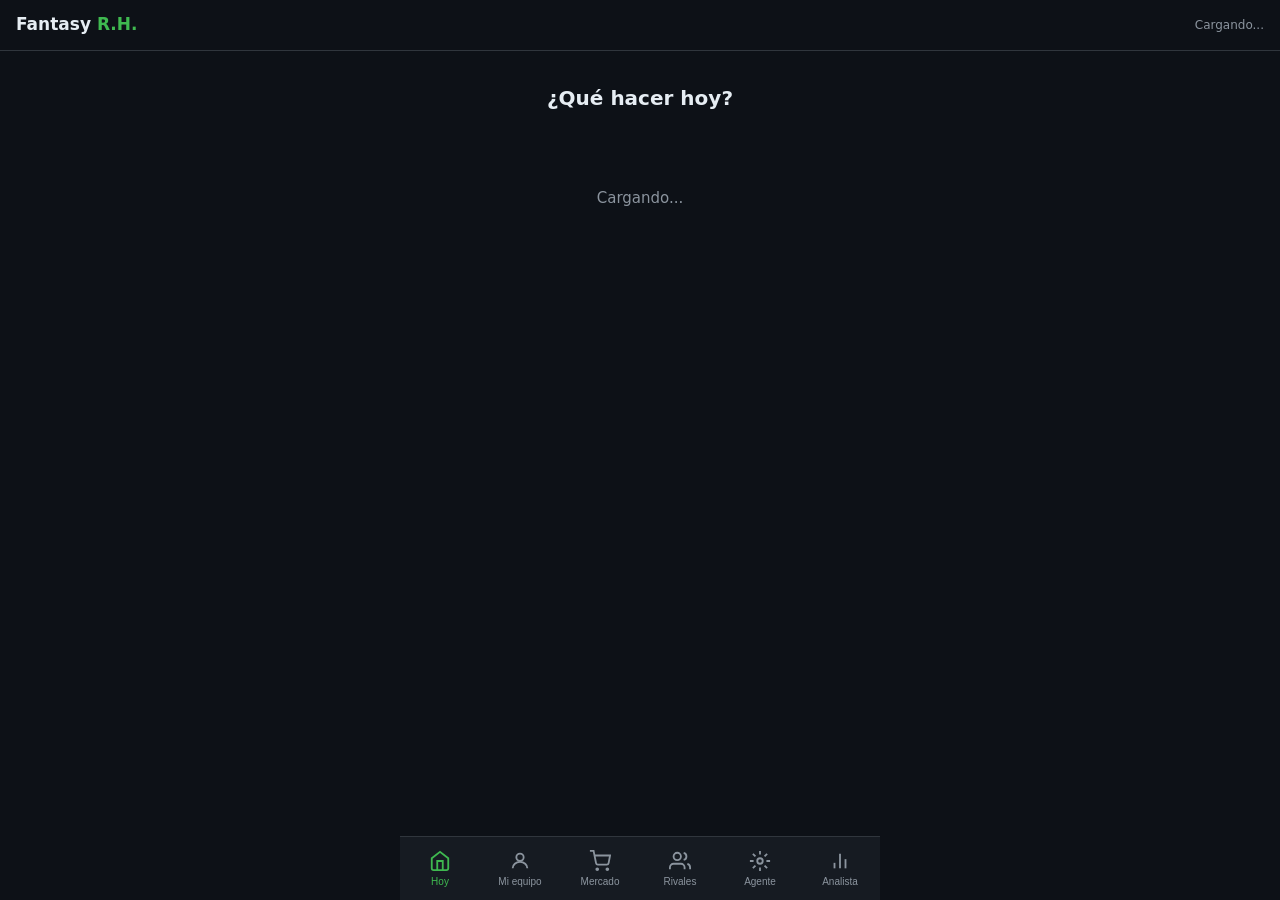
==== commit 417c8c7f: "Deploy - $(date '+%d/%m %H:%M') adda6d21bef414892a13a82db299cd477d0e5df0" ====
--- a/index.html
+++ b/index.html
@@ -520,16 +520,28 @@
   } else {
     html += `<div class="card-title" style="margin-bottom:8px">📋 Acciones recomendadas (${decisions.decisions.length})</div>`;
     decisions.decisions.forEach((d, i) => {
-
-      html += `<div class="card" style="border-left:3px solid ${actionColor(d.action)}">
-        <div style="display:flex;justify-content:space-between;align-items:center;margin-bottom:6px">
-          <div style="font-weight:700">${actionIcon(d.action)} ${actionLabel(d.action)}: ${d.player_name}</div>
-          <span class="score-badge ${d.priority <= 3 ? 'score-high' : 'score-mid'}">P${d.priority}</span>
-        </div>
-        <div style="font-size:12px;color:var(--muted);margin-bottom:8px">${d.reason}</div>
-        ${d.amount ? `<div style="font-size:13px;font-weight:600;color:${actionColor(d.action)};margin-bottom:10px">${d.action === 'sell' ? 'Precio sugerido' : 'Cantidad'}: ${d.amount_fmt}</div>` : ''}
-
-      </div>`;
+      const hiddenKey = d.player_id + '_' + d.action;
+      if (getHiddenActions().includes(hiddenKey)) return;
+
+      const priorityLabel = d.priority <= 3 ? 'Urgente' : d.priority <= 5 ? 'Normal' : 'Opcional';
+      const playerPos   = d.position || '';
+      const playerPosId = d.position_id || 0;
+      const dStatus     = d.status || 'ok';
+      const posLabel    = playerPos ? posIcon(playerPosId) + ' ' + playerPos : '';
+      const dJson       = JSON.stringify(d).replace(/\/g,'\\').replace(/`/g,"'");
+
+      html += '<div id="action-card-' + i + '" class="card" style="border-left:3px solid ' + actionColor(d.action) + '">'
+        + '<div style="display:flex;justify-content:space-between;align-items:center;margin-bottom:4px">'
+        + '<div style="font-weight:700">' + actionIcon(d.action) + ' ' + actionLabel(d.action) + ': ' + d.player_name + '</div>'
+        + '<span class="score-badge ' + (d.priority <= 3 ? 'score-high' : 'score-mid') + '">' + priorityLabel + '</span>'
+        + '</div>'
+        + (posLabel ? '<div style="font-size:12px;color:var(--muted);margin-bottom:6px">' + posLabel + ' ' + statusPill(dStatus) + '</div>' : '')
+        + '<div style="font-size:12px;color:var(--muted);margin-bottom:8px">' + d.reason + '</div>'
+        + (d.amount ? '<div style="font-size:13px;font-weight:600;color:' + actionColor(d.action) + ';margin-bottom:10px">' + (d.action === 'sell' ? 'Precio sugerido' : 'Cantidad') + ': ' + d.amount_fmt + '</div>' : '')
+        + '<button id="btn-executed-' + i + '" onclick="markExecuted(' + dJson + ',' + i + ')" '
+        + 'style="width:100%;margin-top:4px;padding:8px;background:var(--surface2);border:1px solid var(--border);border-radius:6px;color:var(--muted);font-size:12px;font-weight:600;cursor:pointer">'
+        + '✅ Marcar como ejecutada</button>'
+        + '</div>';
     });
   }
 
@@ -771,41 +783,14 @@
 
 function downloadPDF() {
   const analyst = DATA.analyst;
-  if (!analyst) { alert('Sin datos del analista'); return; }
-
-  // Crear ventana de impresión con el contenido del analista
-  const el = document.getElementById('analista-content');
-  const html = `<!DOCTYPE html>
-<html lang="es">
-<head>
-<meta charset="UTF-8">
-<title>Informe Analista Fantasy RH - ${analyst.month || ''}</title>
-<style>
-  body { font-family: -apple-system, sans-serif; font-size: 13px; color: #1a1a1a; padding: 20px; }
-  h1 { font-size: 20px; margin-bottom: 4px; }
-  h2 { font-size: 15px; margin: 16px 0 8px; border-bottom: 1px solid #eee; padding-bottom: 4px; }
-  table { width: 100%; border-collapse: collapse; margin-bottom: 12px; }
-  th, td { padding: 6px 8px; text-align: left; border-bottom: 1px solid #eee; font-size: 12px; }
-  th { font-weight: 600; color: #666; }
-  .green { color: #2ea043; } .red { color: #f85149; } .blue { color: #1a73e8; }
-  .summary { display: grid; grid-template-columns: 1fr 1fr; gap: 12px; margin-bottom: 16px; }
-  .stat { background: #f6f8fa; padding: 10px; border-radius: 6px; }
-  .stat-val { font-size: 20px; font-weight: 700; }
-  .stat-label { font-size: 11px; color: #666; }
-  @media print { body { padding: 0; } }
-</style>
-</head>
-<body>
-  <h1>📊 Informe Analista Fantasy R.H.</h1>
-  <p style="color:#666">Período: ${analyst.patrimony?.period_start||''} → ${analyst.patrimony?.period_end||''} · ${analyst.period_days||0} días</p>
-  ${el.innerHTML}
-</body></html>`;
-
-  const win = window.open('', '_blank');
-  win.document.write(html);
-  win.document.close();
-  win.focus();
-  setTimeout(() => win.print(), 500);
+  if (!analyst) { alert('Sin datos del analista aún. Ejecuta el workflow "Analista mensual" primero.'); return; }
+  const month = analyst.month || '';
+  // Abrir el HTML pre-generado que ya incluye el prompt de ChatGPT
+  const url = `data/reports/analyst_${month}.html`;
+  const win = window.open(url, '_blank');
+  if (!win) {
+    alert('Activa las ventanas emergentes para abrir el informe. Luego usa Ctrl+P para imprimir como PDF.');
+  }
 }
 
 init();
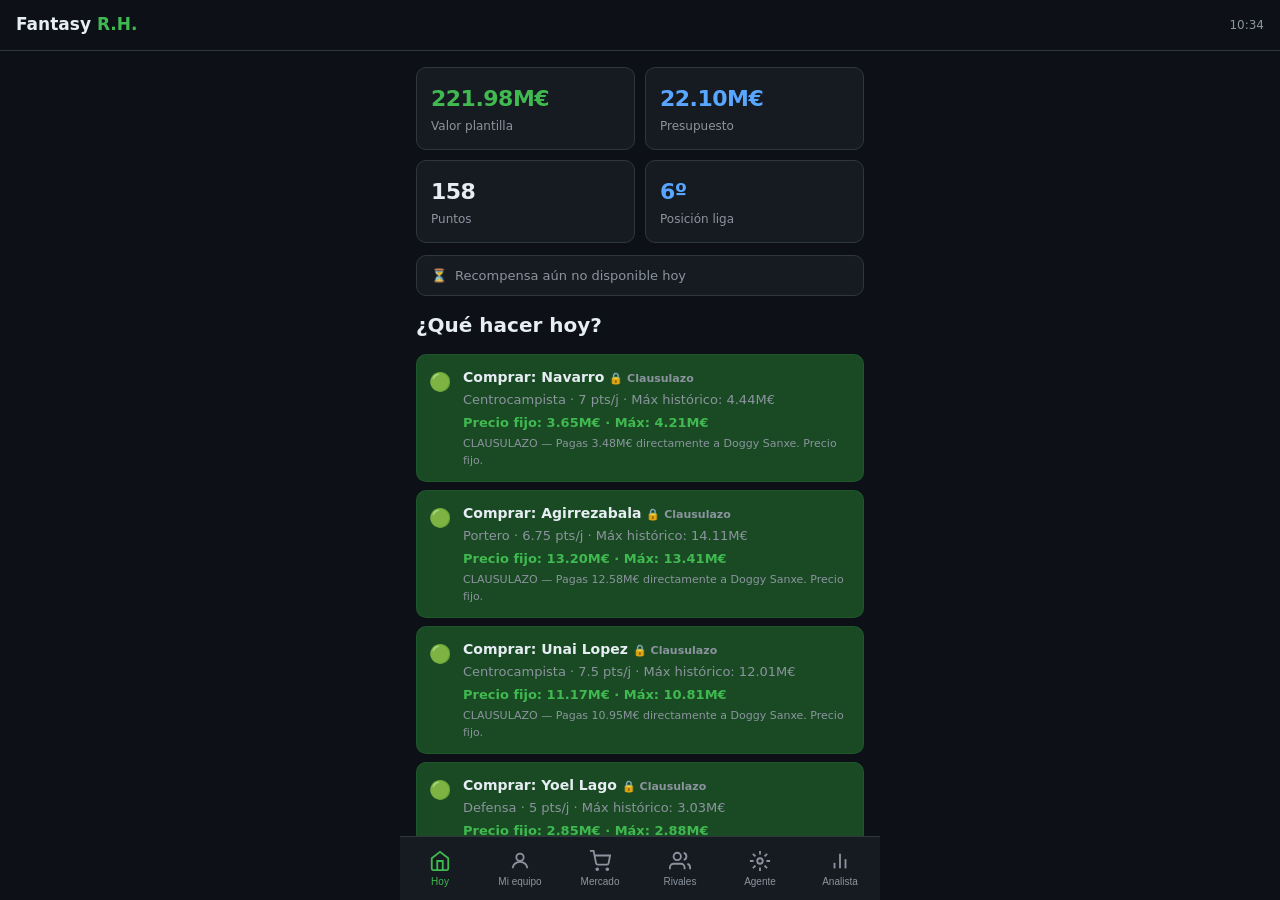
==== commit 568fd334: "Deploy - $(date '+%d/%m %H:%M') 2b1c13a770eaf08b269b47ea6f08cb143eda7542" ====
--- a/index.html
+++ b/index.html
@@ -528,9 +528,11 @@
       const playerPosId = d.position_id || 0;
       const dStatus     = d.status || 'ok';
       const posLabel    = playerPos ? posIcon(playerPosId) + ' ' + playerPos : '';
-      const dJson       = JSON.stringify(d).replace(/\/g,'\\').replace(/`/g,"'");
-
-      html += '<div id="action-card-' + i + '" class="card" style="border-left:3px solid ' + actionColor(d.action) + '">'
+      // Guardar datos de la acción en el dataset del elemento para acceder desde el botón
+      const cardId = 'action-card-' + i;
+      PENDING_ACTIONS[i] = d;  // guardar referencia global
+
+      html += '<div id="' + cardId + '" class="card" style="border-left:3px solid ' + actionColor(d.action) + '">'
         + '<div style="display:flex;justify-content:space-between;align-items:center;margin-bottom:4px">'
         + '<div style="font-weight:700">' + actionIcon(d.action) + ' ' + actionLabel(d.action) + ': ' + d.player_name + '</div>'
         + '<span class="score-badge ' + (d.priority <= 3 ? 'score-high' : 'score-mid') + '">' + priorityLabel + '</span>'
@@ -538,7 +540,7 @@
         + (posLabel ? '<div style="font-size:12px;color:var(--muted);margin-bottom:6px">' + posLabel + ' ' + statusPill(dStatus) + '</div>' : '')
         + '<div style="font-size:12px;color:var(--muted);margin-bottom:8px">' + d.reason + '</div>'
         + (d.amount ? '<div style="font-size:13px;font-weight:600;color:' + actionColor(d.action) + ';margin-bottom:10px">' + (d.action === 'sell' ? 'Precio sugerido' : 'Cantidad') + ': ' + d.amount_fmt + '</div>' : '')
-        + '<button id="btn-executed-' + i + '" onclick="markExecuted(' + dJson + ',' + i + ')" '
+        + '<button id="btn-executed-' + i + '" onclick="markExecuted(PENDING_ACTIONS[' + i + '],' + i + ')" '
         + 'style="width:100%;margin-top:4px;padding:8px;background:var(--surface2);border:1px solid var(--border);border-radius:6px;color:var(--muted);font-size:12px;font-weight:600;cursor:pointer">'
         + '✅ Marcar como ejecutada</button>'
         + '</div>';
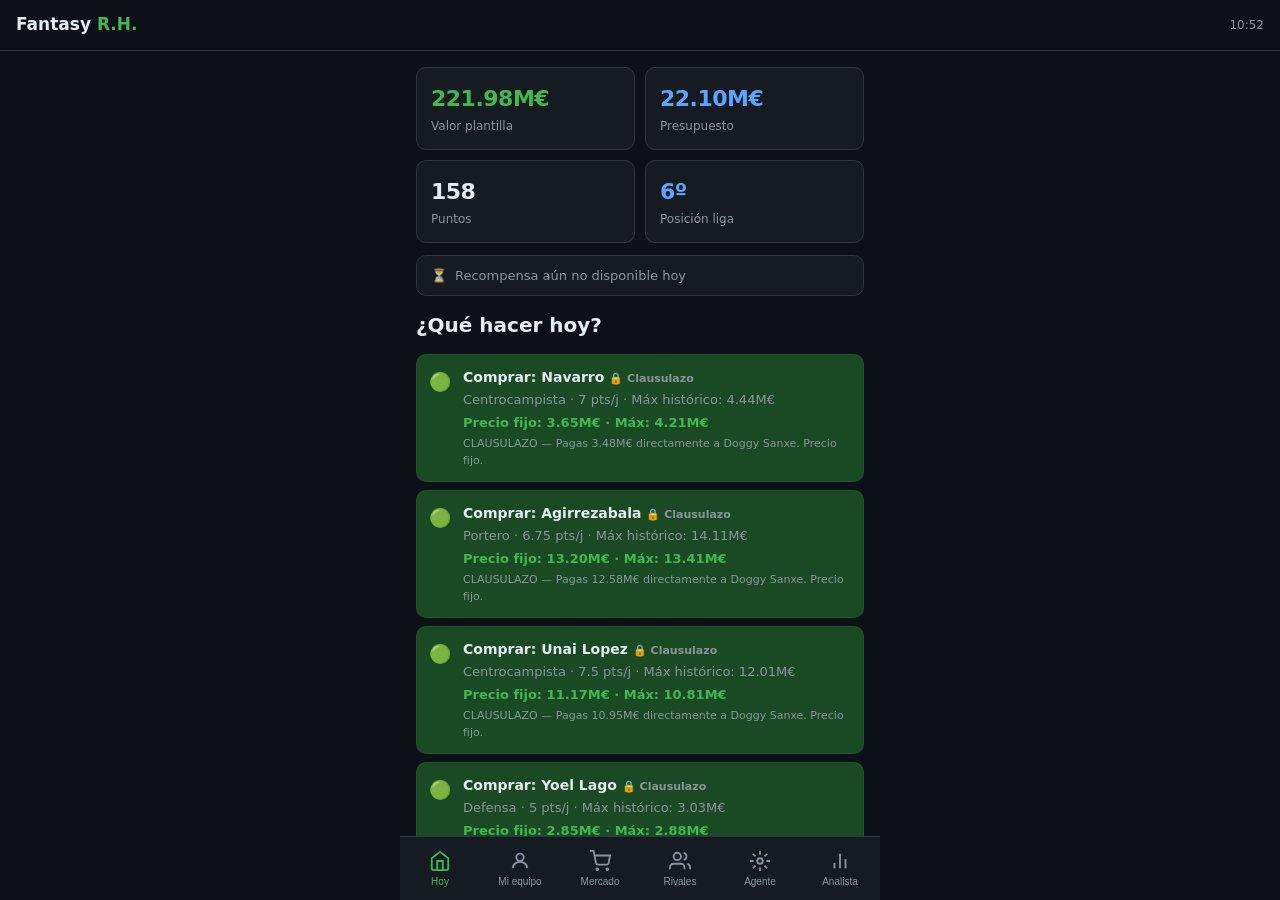
==== commit 3bd3c02b: "Deploy - $(date '+%d/%m %H:%M') 7df03d970530fbaad423c592b5ce1b18702b738d" ====
--- a/index.html
+++ b/index.html
@@ -194,6 +194,7 @@
 </nav>
 <script>
 const DATA = {};
+const PENDING_ACTIONS = {};
 
 function showTab(tab, btn) {
   document.querySelectorAll('.section').forEach(s => s.classList.remove('active'));
@@ -423,7 +424,7 @@
     loadJSON('team.json'), loadJSON('market.json'),
     loadJSON('report.json'), loadJSON('rivals.json'),
     loadJSON('decisions.json'), loadJSON('reward.json'),
-    loadJSON('analyst_latest.json')
+    loadJSON('analyst_latest.json').catch(()=>null)
   ]);
 
   const ts = report?.generated_at || team?.updated_at || '';
@@ -440,7 +441,7 @@
   renderMarketList(market?.clausulazos, 'market-clausulazos', 'jugadores de rivales');
   renderRivals(rivals);
   renderAgente(decisions);
-  renderAnalista(analyst);
+  if (typeof renderAnalista === 'function') renderAnalista(analyst);
 }
 
 
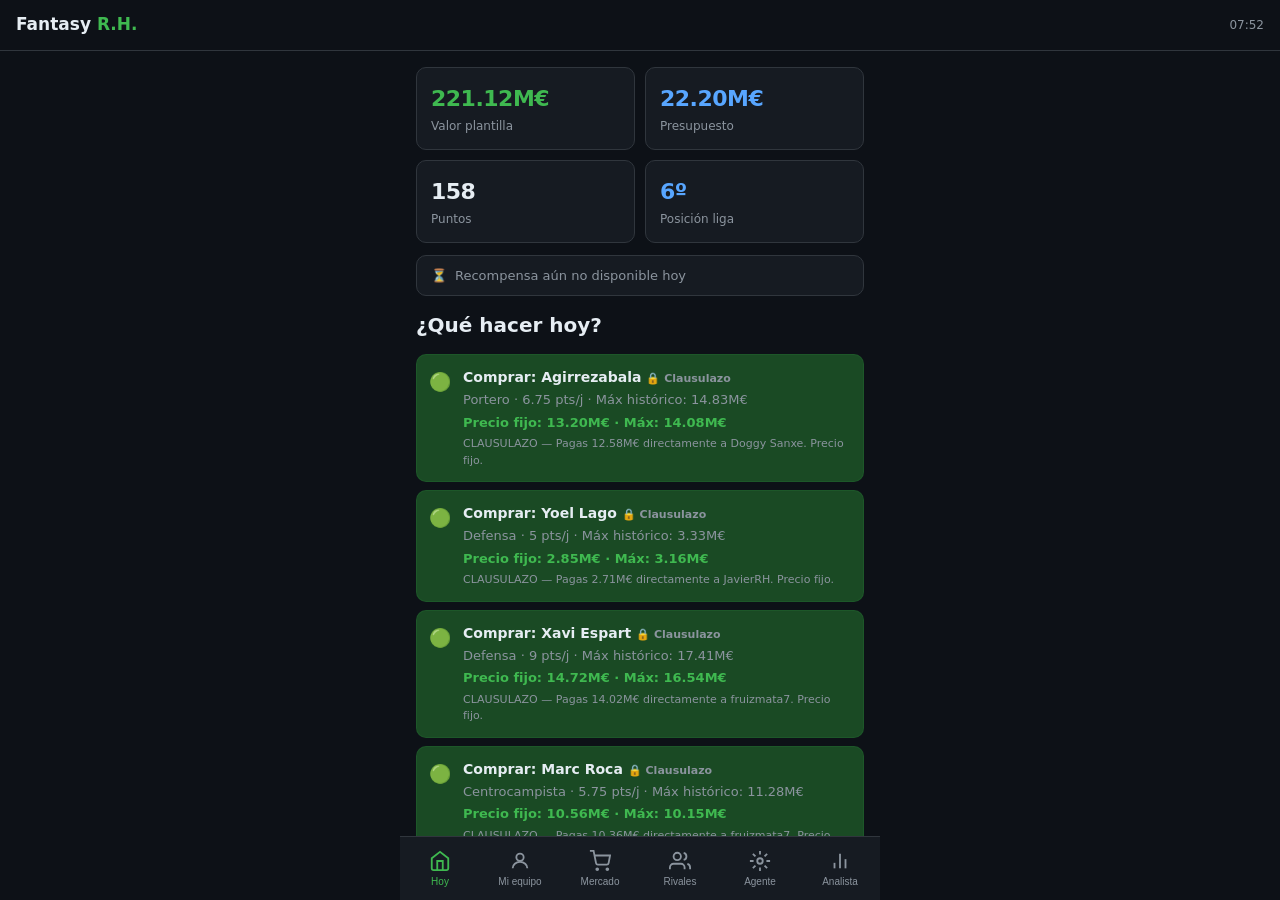
==== commit 6ab025fd: "Deploy - $(date '+%d/%m %H:%M') 47801191216d65d698045085fb09cb8d9481c775" ====
--- a/index.html
+++ b/index.html
@@ -166,7 +166,7 @@
   <div class="section" id="sec-analista">
     <div style="display:flex;justify-content:space-between;align-items:center;margin-bottom:14px">
       <div class="section-title" style="margin-bottom:0">Analista</div>
-      <button onclick="downloadPDF()" style="background:var(--blue-dim);border:1px solid var(--blue);color:var(--blue);border-radius:6px;padding:6px 12px;font-size:12px;font-weight:600;cursor:pointer">📄 PDF</button>
+      <a id="pdf-link" href="#" target="_blank" style="background:var(--blue-dim);border:1px solid var(--blue);color:var(--blue);border-radius:6px;padding:6px 12px;font-size:12px;font-weight:600;cursor:pointer;text-decoration:none">📄 PDF</a>
     </div>
     <div id="analista-content"><div class="loading">Cargando análisis...</div></div>
   </div>
@@ -441,7 +441,10 @@
   renderMarketList(market?.clausulazos, 'market-clausulazos', 'jugadores de rivales');
   renderRivals(rivals);
   renderAgente(decisions);
+  DATA.analyst = analyst;
   if (typeof renderAnalista === 'function') renderAnalista(analyst);
+  updatePDFLink();
+  updatePDFLink();
 }
 
 
@@ -784,15 +787,16 @@
 
 // ── PDF ───────────────────────────────────────────────────────────────────────
 
-function downloadPDF() {
+function updatePDFLink() {
   const analyst = DATA.analyst;
-  if (!analyst) { alert('Sin datos del analista aún. Ejecuta el workflow "Analista mensual" primero.'); return; }
-  const month = analyst.month || '';
-  // Abrir el HTML pre-generado que ya incluye el prompt de ChatGPT
-  const url = `data/reports/analyst_${month}.html`;
-  const win = window.open(url, '_blank');
-  if (!win) {
-    alert('Activa las ventanas emergentes para abrir el informe. Luego usa Ctrl+P para imprimir como PDF.');
+  const link = document.getElementById('pdf-link');
+  if (!link) return;
+  if (!analyst || !analyst.month) {
+    link.href = '#';
+    link.onclick = () => { alert('Sin datos del analista aún. Ejecuta el workflow "Analista mensual" primero.'); return false; };
+  } else {
+    link.href = `data/reports/analyst_${analyst.month}.html`;
+    link.onclick = null;
   }
 }
 
